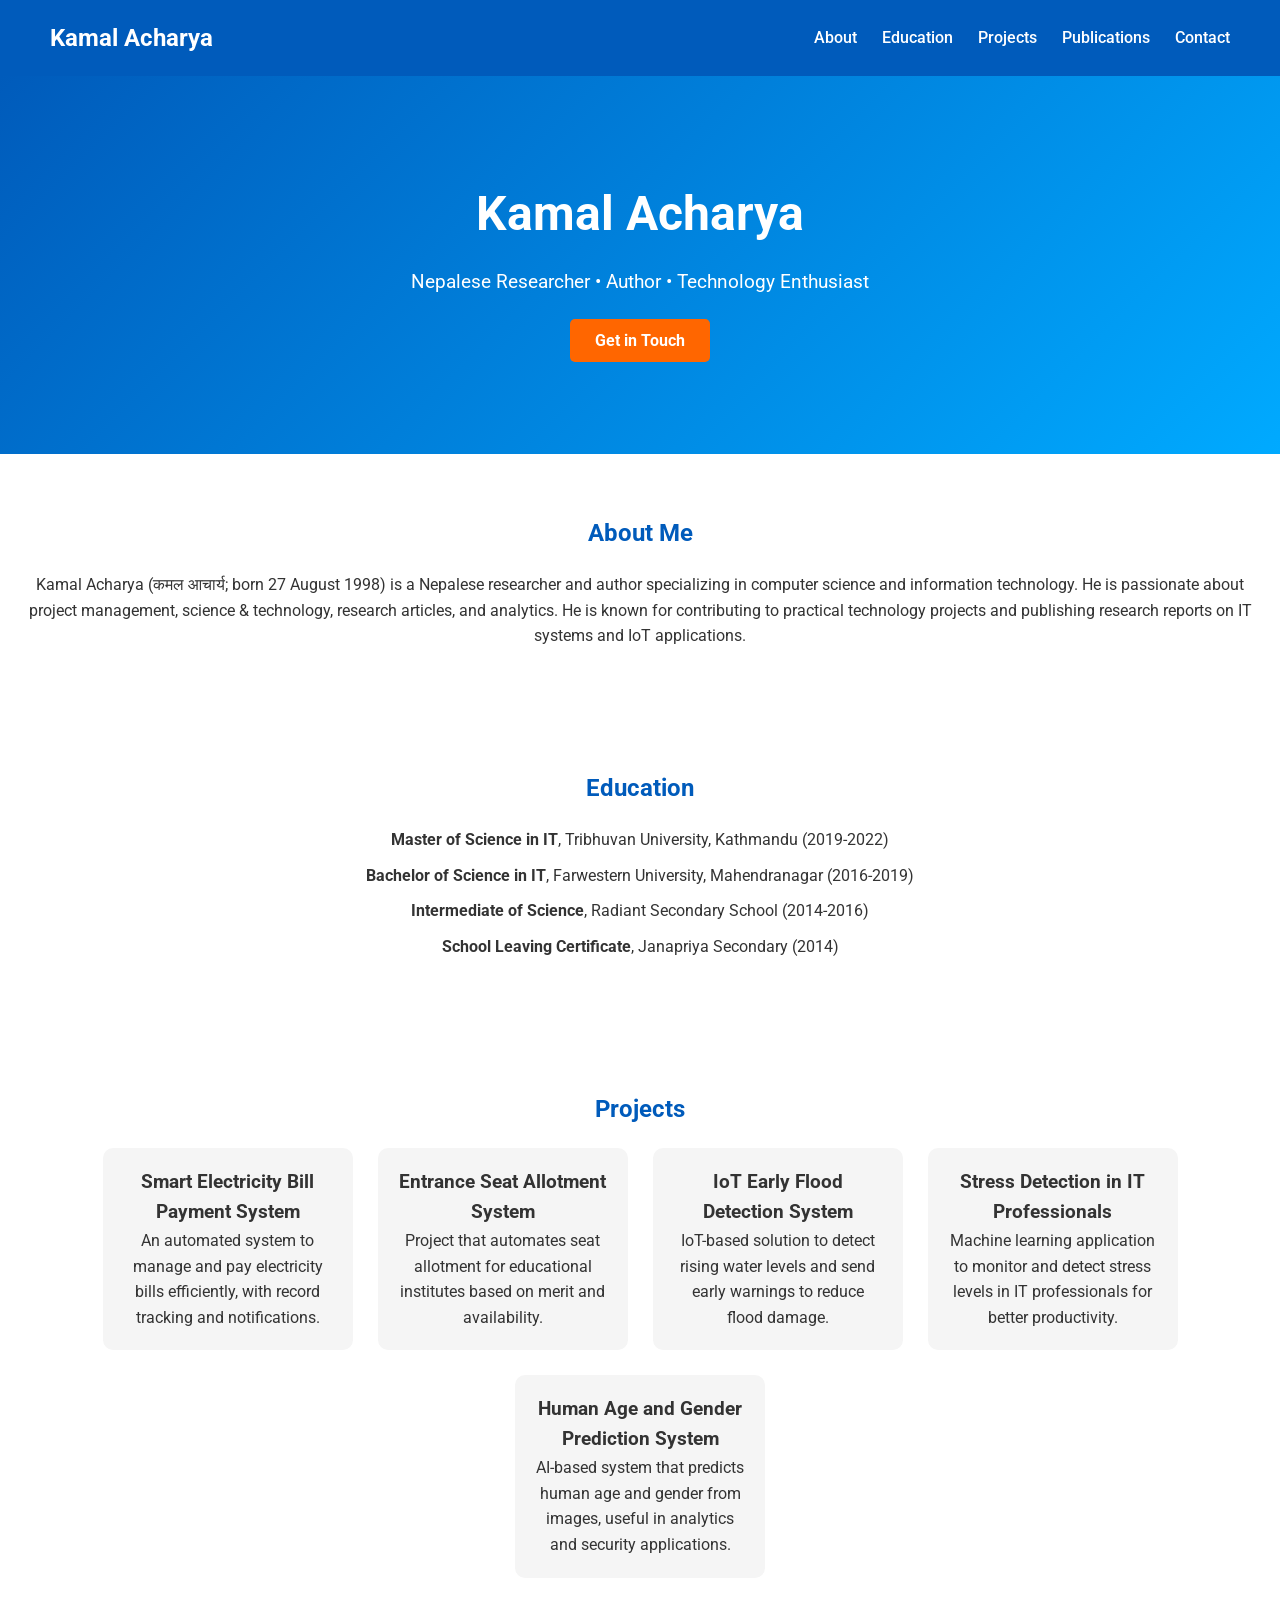
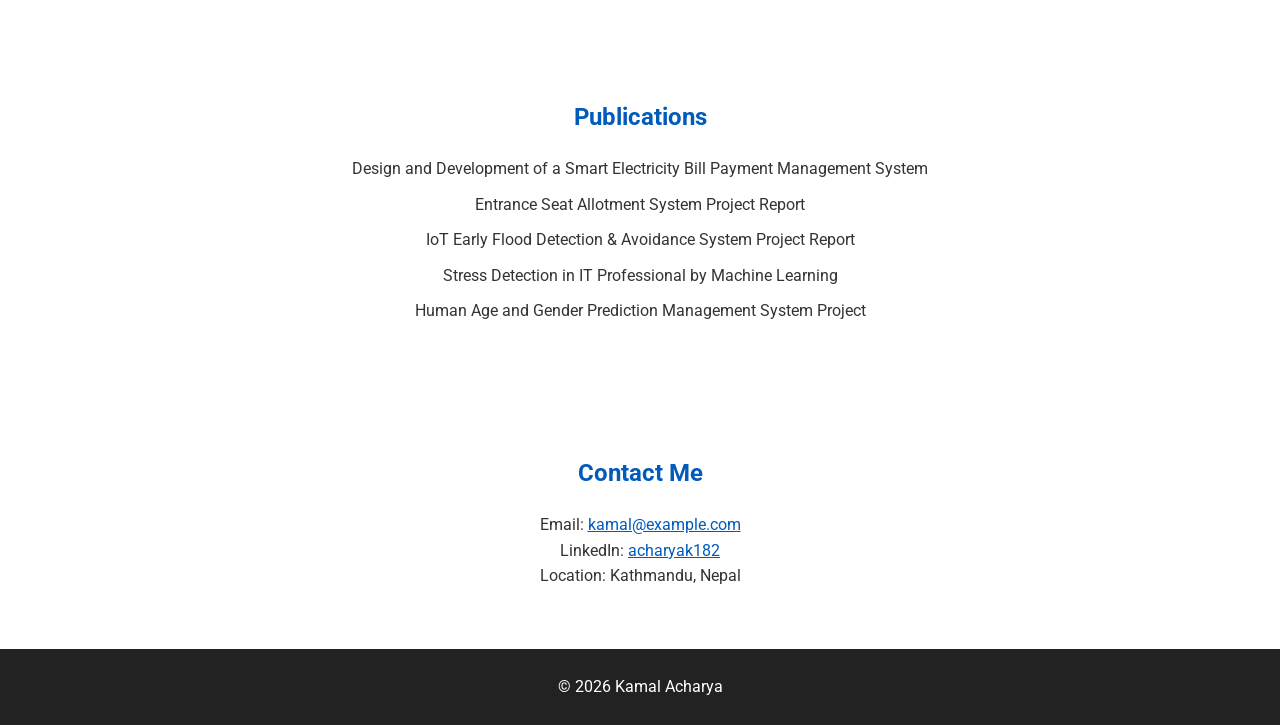
==== Index.html @ 10a0c8f5 "Rename Index.htmt to Index.html" ====
<!DOCTYPE html>
<html lang="en">
<head>
  <meta charset="UTF-8">
  <meta name="viewport" content="width=device-width, initial-scale=1.0">
  <title>Kamal Acharya</title>
  <link rel="stylesheet" href="style.css">
  <link href="https://fonts.googleapis.com/css2?family=Roboto:wght@400;700&display=swap" rel="stylesheet">
</head>
<body>

<!-- Navigation -->
<nav>
  <div class="logo">Kamal Acharya</div>
  <ul>
    <li><a href="#about">About</a></li>
    <li><a href="#education">Education</a></li>
    <li><a href="#projects">Projects</a></li>
    <li><a href="#publications">Publications</a></li>
    <li><a href="#contact">Contact</a></li>
  </ul>
</nav>

<!-- Hero Section -->
<header class="hero">
  <h1>Kamal Acharya</h1>
  <p>Nepalese Researcher • Author • Technology Enthusiast</p>
  <a href="#contact" class="btn">Get in Touch</a>
</header>

<!-- About Section -->
<section id="about" class="section">
  <h2>About Me</h2>
  <p>Kamal Acharya (कमल आचार्य; born 27 August 1998) is a Nepalese researcher and author specializing in computer science and information technology. He is passionate about project management, science & technology, research articles, and analytics. He is known for contributing to practical technology projects and publishing research reports on IT systems and IoT applications.</p>
</section>

<!-- Education Section -->
<section id="education" class="section">
  <h2>Education</h2>
  <ul>
    <li><strong>Master of Science in IT</strong>, Tribhuvan University, Kathmandu (2019‑2022)</li>
    <li><strong>Bachelor of Science in IT</strong>, Farwestern University, Mahendranagar (2016‑2019)</li>
    <li><strong>Intermediate of Science</strong>, Radiant Secondary School (2014‑2016)</li>
    <li><strong>School Leaving Certificate</strong>, Janapriya Secondary (2014)</li>
  </ul>
</section>

<!-- Projects Section -->
<section id="projects" class="section">
  <h2>Projects</h2>
  <div class="projects-container">
    <div class="project-card">
      <h3>Smart Electricity Bill Payment System</h3>
      <p>An automated system to manage and pay electricity bills efficiently, with record tracking and notifications.</p>
    </div>
    <div class="project-card">
      <h3>Entrance Seat Allotment System</h3>
      <p>Project that automates seat allotment for educational institutes based on merit and availability.</p>
    </div>
    <div class="project-card">
      <h3>IoT Early Flood Detection System</h3>
      <p>IoT-based solution to detect rising water levels and send early warnings to reduce flood damage.</p>
    </div>
    <div class="project-card">
      <h3>Stress Detection in IT Professionals</h3>
      <p>Machine learning application to monitor and detect stress levels in IT professionals for better productivity.</p>
    </div>
    <div class="project-card">
      <h3>Human Age and Gender Prediction System</h3>
      <p>AI-based system that predicts human age and gender from images, useful in analytics and security applications.</p>
    </div>
  </div>
</section>

<!-- Publications Section -->
<section id="publications" class="section">
  <h2>Publications</h2>
  <ul>
    <li>Design and Development of a Smart Electricity Bill Payment Management System</li>
    <li>Entrance Seat Allotment System Project Report</li>
    <li>IoT Early Flood Detection & Avoidance System Project Report</li>
    <li>Stress Detection in IT Professional by Machine Learning</li>
    <li>Human Age and Gender Prediction Management System Project</li>
  </ul>
</section>

<!-- Contact Section -->
<section id="contact" class="section">
  <h2>Contact Me</h2>
  <p>Email: <a href="mailto:kamal@example.com">kamal@example.com</a></p>
  <p>LinkedIn: <a href="https://www.linkedin.com/in/acharyak182" target="_blank">acharyak182</a></p>
  <p>Location: Kathmandu, Nepal</p>
</section>

<!-- Footer -->
<footer>
  <p>© 2026 Kamal Acharya</p>
</footer>

</body>
</html>
---- style.css ----
/* Reset & Base */
* {margin: 0; padding: 0; box-sizing: border-box;}
body {font-family: 'Roboto', sans-serif; line-height: 1.6; color: #333;}

/* Navigation */
nav {
  display: flex; justify-content: space-between; align-items: center;
  padding: 15px 50px; background: #005bbb; color: white;
  position: sticky; top: 0; z-index: 100;
}
nav .logo {font-weight: bold; font-size: 1.5em;}
nav ul {display: flex; list-style: none;}
nav ul li {margin-left: 25px;}
nav ul li a {color: white; text-decoration: none; font-weight: 500;}
nav ul li a:hover {text-decoration: underline;}

/* Hero Section */
.hero {
  background: linear-gradient(135deg, #005bbb, #00aaff);
  color: white; text-align: center; padding: 100px 20px;
}
.hero h1 {font-size: 3em; margin-bottom: 15px;}
.hero p {font-size: 1.2em; margin-bottom: 30px;}
.btn {
  background: #ff6600; color: white; padding: 12px 25px; border-radius: 5px;
  text-decoration: none; font-weight: bold;
}
.btn:hover {background: #ff4500;}

/* Sections */
.section {padding: 60px 20px; text-align: center;}
.section h2 {color: #005bbb; margin-bottom: 20px;}
ul {list-style: none; padding: 0;}
ul li {margin: 10px 0;}

/* Projects */
.projects-container {display: flex; flex-wrap: wrap; justify-content: center; gap: 25px;}
.project-card {
  background: #f5f5f5; padding: 20px; border-radius: 10px; width: 250px;
  transition: transform 0.3s ease, box-shadow 0.3s ease;
}
.project-card:hover {
  transform: translateY(-5px); box-shadow: 0 5px 20px rgba(0,0,0,0.2);
}

/* Links */
a {color: #005bbb;}
a:hover {text-decoration: underline;}

/* Footer */
footer {background: #222; color: white; padding: 25px; text-align: center;}

/* Responsive */
@media (max-width: 768px) {
  nav {flex-direction: column;}
  nav ul {flex-direction: column; margin-top: 10px;}
  .projects-container {flex-direction: column; gap: 20px;}
}
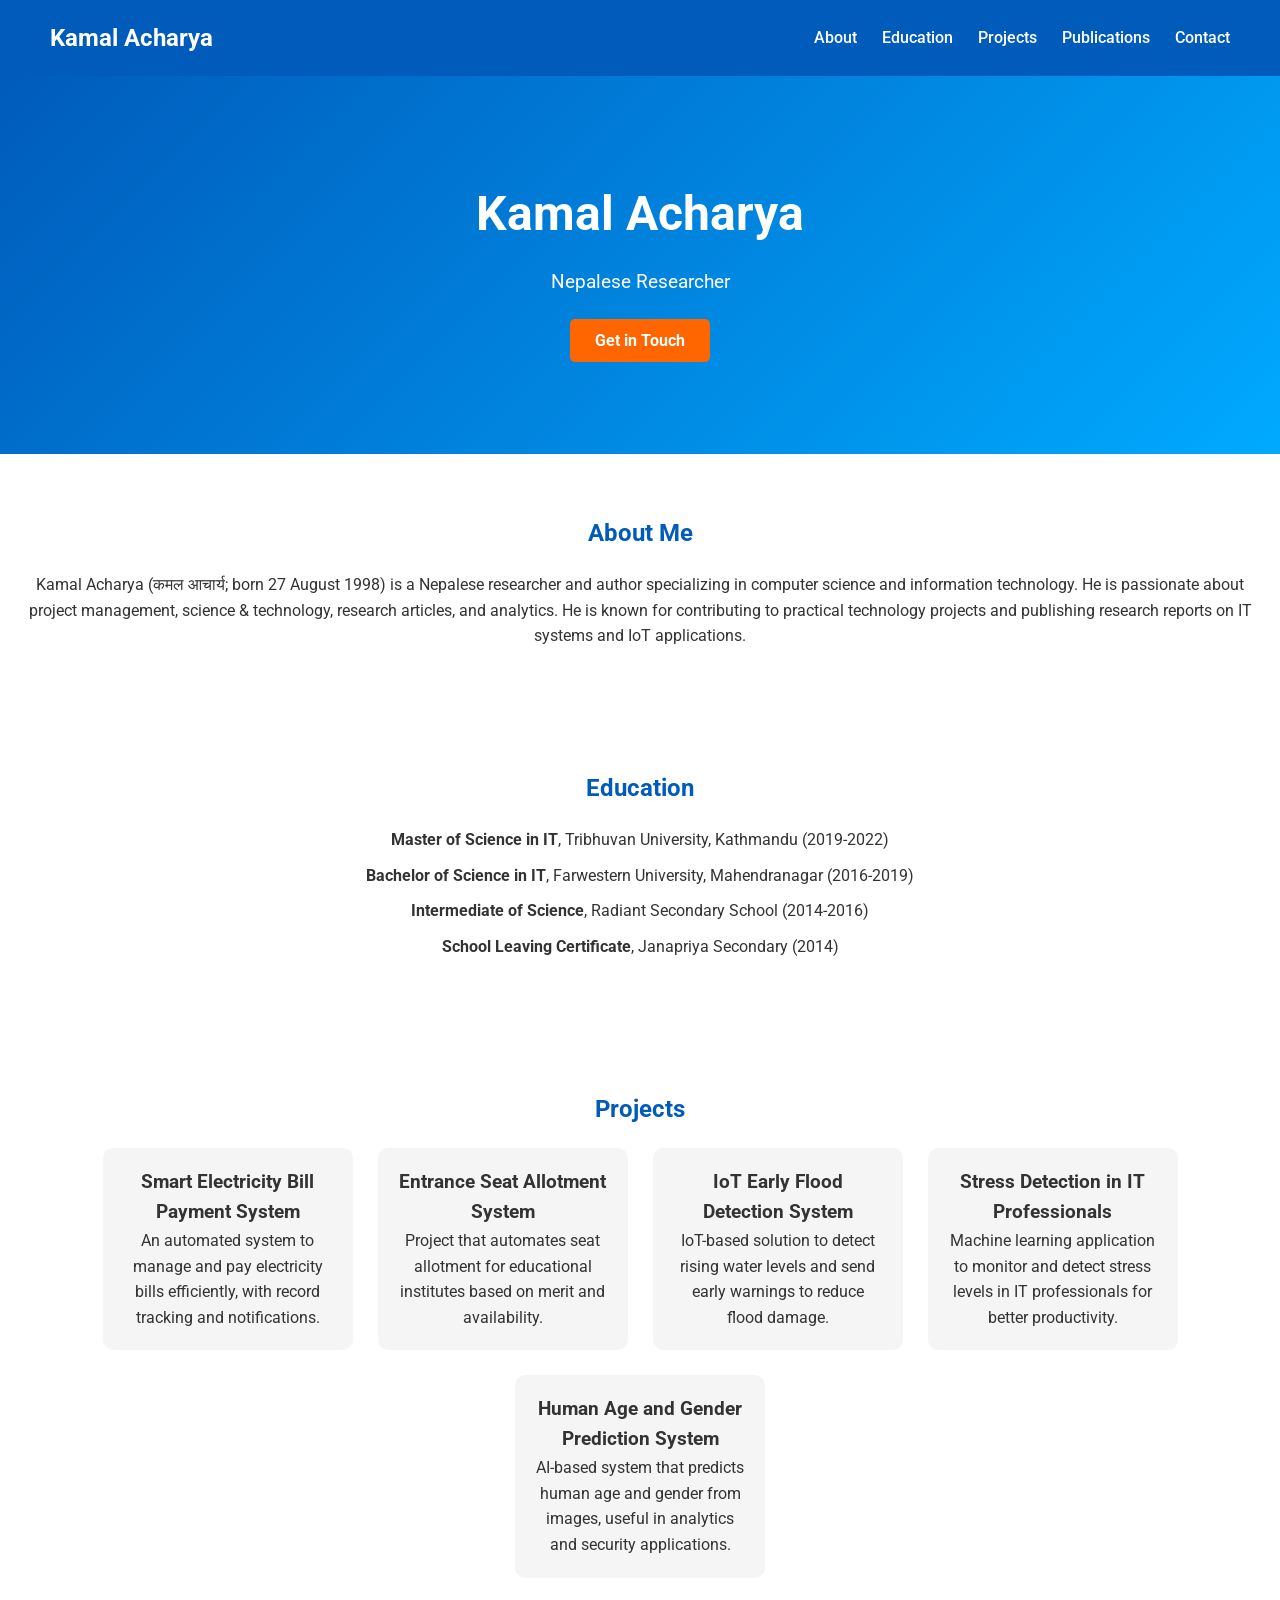
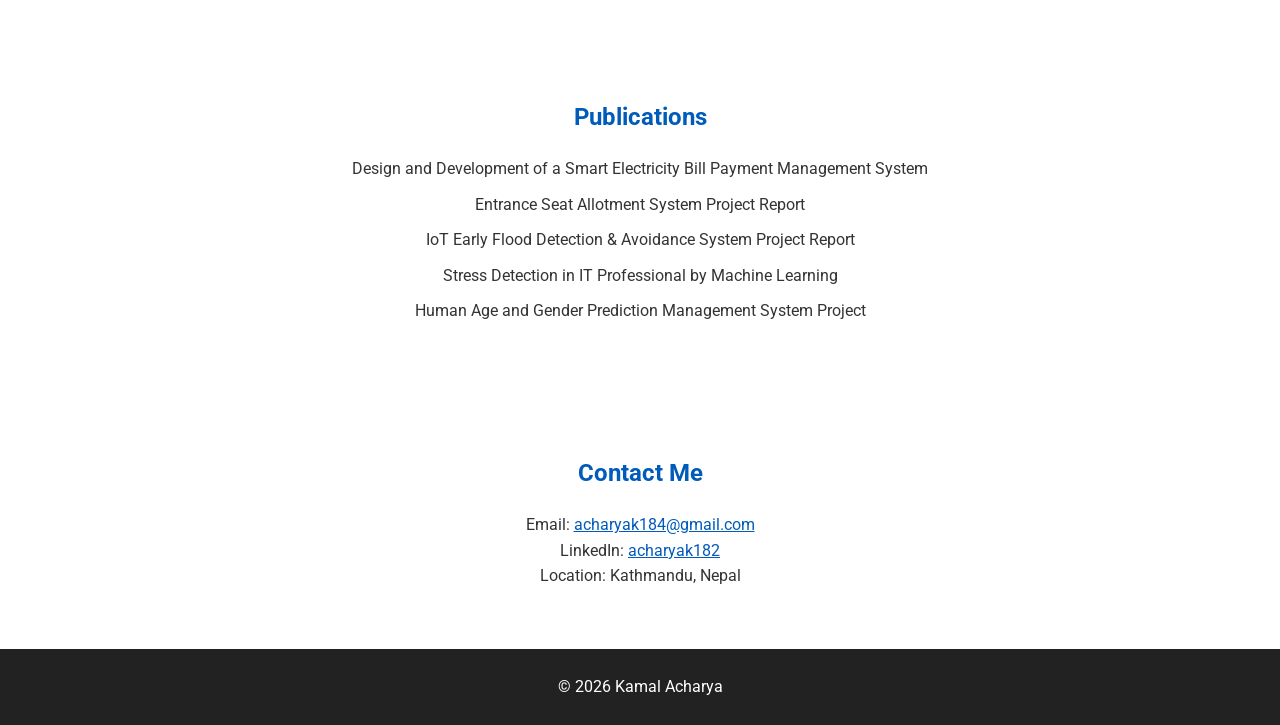
==== commit 0d0bdc86: "Update contact information in Index.html" ====
--- a/Index.html
+++ b/Index.html
@@ -24,7 +24,7 @@
 <!-- Hero Section -->
 <header class="hero">
   <h1>Kamal Acharya</h1>
-  <p>Nepalese Researcher • Author • Technology Enthusiast</p>
+  <p>Nepalese Researcher</p>
   <a href="#contact" class="btn">Get in Touch</a>
 </header>
 
@@ -87,7 +87,7 @@
 <!-- Contact Section -->
 <section id="contact" class="section">
   <h2>Contact Me</h2>
-  <p>Email: <a href="mailto:kamal@example.com">kamal@example.com</a></p>
+  <p>Email: <a href="mailto:kamal@example.com">acharyak184@gmail.com</a></p>
   <p>LinkedIn: <a href="https://www.linkedin.com/in/acharyak182" target="_blank">acharyak182</a></p>
   <p>Location: Kathmandu, Nepal</p>
 </section>
